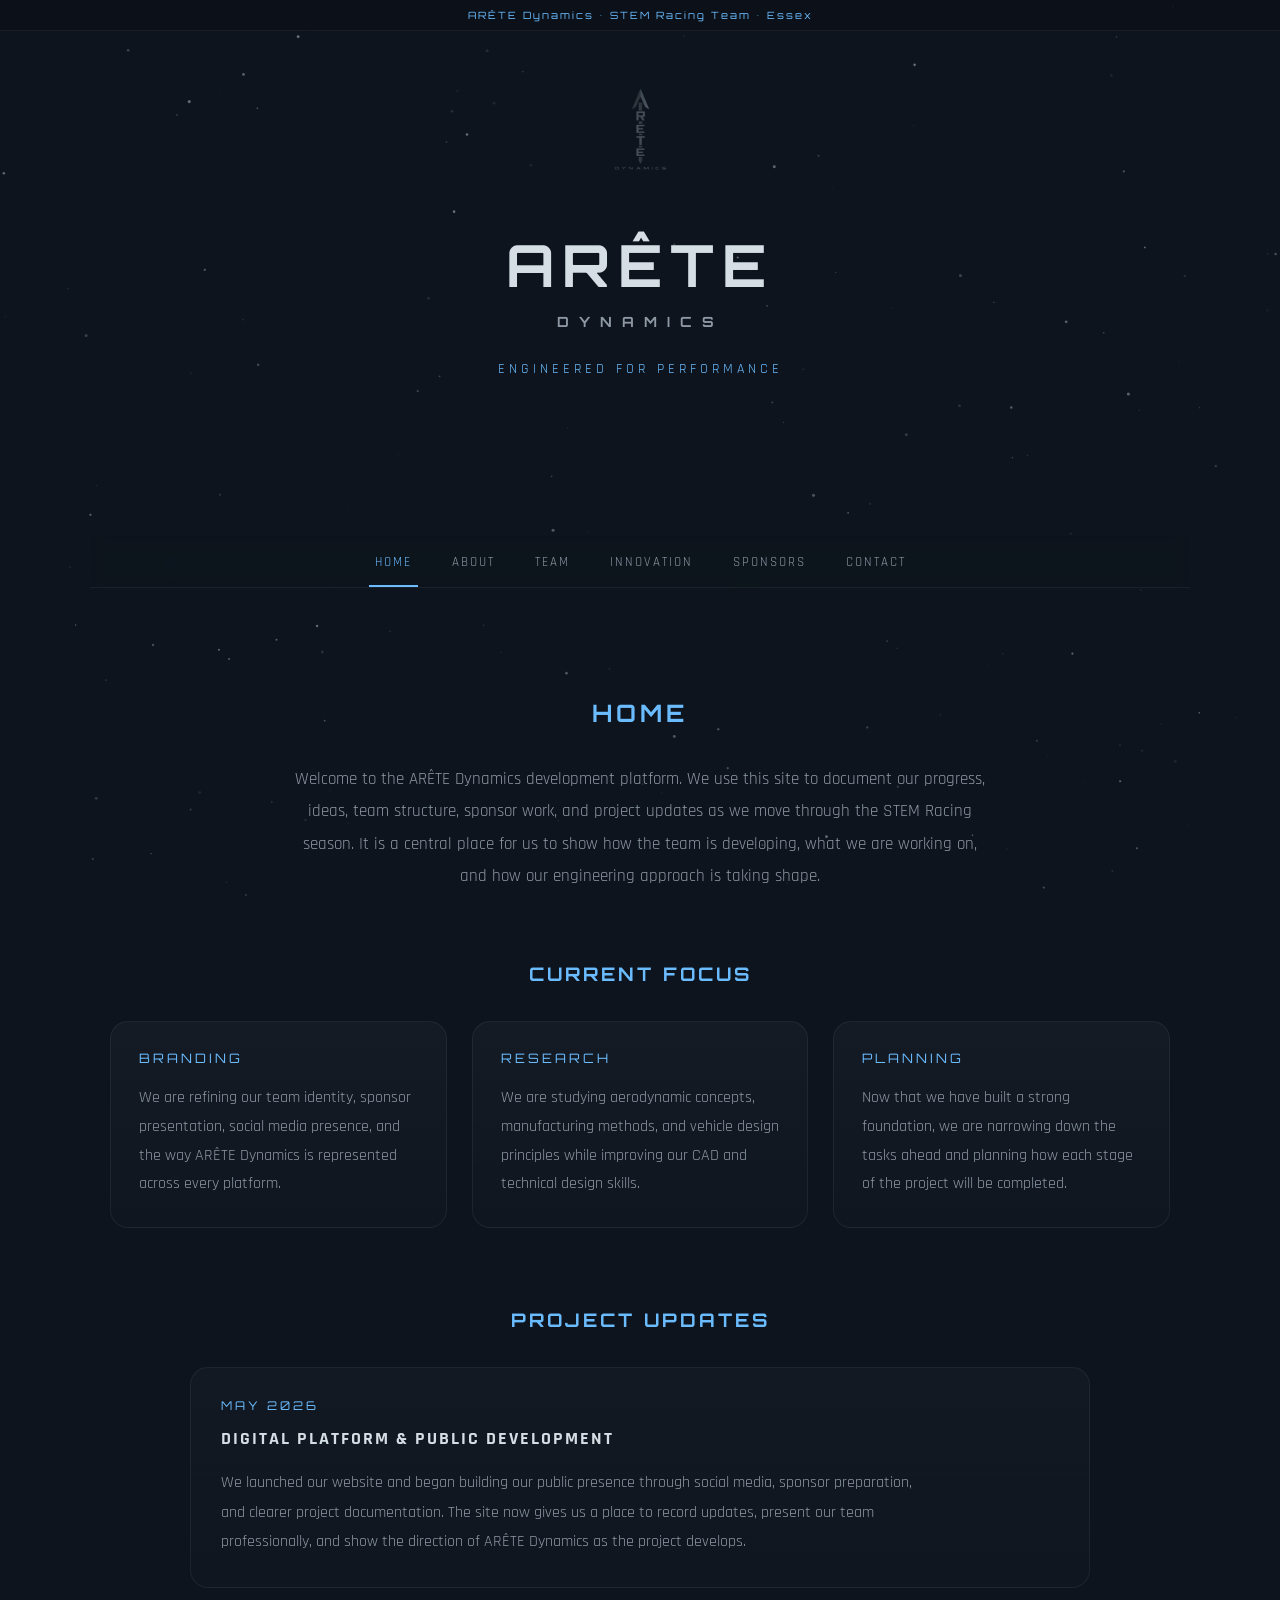
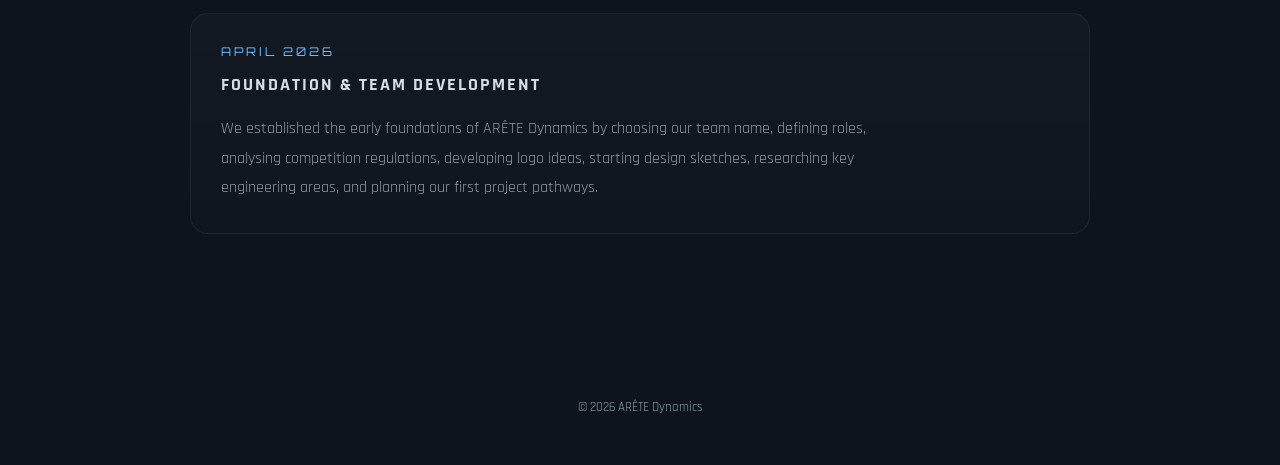
==== arete-dynamics-site/index.html @ 416e94b8 "Add files via upload" ====
<!DOCTYPE html>
<html lang="en">

<head>
    <meta charset="UTF-8">
    <meta name="viewport" content="width=device-width, initial-scale=1.0">
    <link rel="icon" href="logo.png">
    <title>ARÊTE Dynamics</title>
    <link rel="stylesheet" href="style.css">
</head>

<body>

    <canvas id="bgCanvas"></canvas>

    <div class="top-banner">
        ARÊTE Dynamics • STEM Racing Team • Essex
    </div>

    <div class="container">

        <section class="hero">
            <img src="logo.png" alt="ARETE Logo" class="hero-logo">

            <h1 class="hero-title">
                ARÊTE
                <span>DYNAMICS</span>
            </h1>

            <p class="hero-subtitle">
                ENGINEERED FOR PERFORMANCE
            </p>
        </section>

        <nav class="tabs">
            <div class="tab-underline"></div>

            <button class="tab-btn active" onclick="showTab(event, 'home')">HOME</button>
            <button class="tab-btn" onclick="showTab(event, 'about')">ABOUT</button>
            <button class="tab-btn" onclick="showTab(event, 'team')">TEAM</button>
            <button class="tab-btn" onclick="showTab(event, 'innovation')">INNOVATION</button>
            <button class="tab-btn" onclick="showTab(event, 'sponsors')">SPONSORS</button>
            <button class="tab-btn" onclick="showTab(event, 'contact')">CONTACT</button>
        </nav>

        <section id="home" class="tab-content active">
            <h2>HOME</h2>

            <div class="home-intro">
                <p>
                    Welcome to the ARÊTE Dynamics development platform. We use this site to document
                    our progress, ideas, team structure, sponsor work, and project updates as we move
                    through the STEM Racing season. It is a central place for us to show how the team is
                    developing, what we are working on, and how our engineering approach is taking shape.
                </p>
            </div>

            <div class="home-focus-section">
                <h3>CURRENT FOCUS</h3>

                <div class="focus-grid">
                    <div class="focus-card">
                        <span>BRANDING</span>
                        <p>
                            We are refining our team identity, sponsor presentation, social media presence,
                            and the way ARÊTE Dynamics is represented across every platform.
                        </p>
                    </div>

                    <div class="focus-card">
                        <span>RESEARCH</span>
                        <p>
                            We are studying aerodynamic concepts, manufacturing methods, and vehicle design
                            principles while improving our CAD and technical design skills.
                        </p>
                    </div>

                    <div class="focus-card">
                        <span>PLANNING</span>
                        <p>
                            Now that we have built a strong foundation, we are narrowing down the tasks ahead
                            and planning how each stage of the project will be completed.
                        </p>
                    </div>
                </div>
            </div>

            <div class="updates-section">
                <h3>PROJECT UPDATES</h3>

                <div class="update-card">
                    <div class="update-date">MAY 2026</div>

                    <h4>DIGITAL PLATFORM & PUBLIC DEVELOPMENT</h4>

                    <p>
                        We launched our website and began building our public presence through social media,
                        sponsor preparation, and clearer project documentation. The site now gives us a place
                        to record updates, present our team professionally, and show the direction of ARÊTE
                        Dynamics as the project develops.
                    </p>
                </div>

                <div class="update-card">
                    <div class="update-date">APRIL 2026</div>

                    <h4>FOUNDATION & TEAM DEVELOPMENT</h4>

                    <p>
                        We established the early foundations of ARÊTE Dynamics by choosing our team name,
                        defining roles, analysing competition regulations, developing logo ideas, starting
                        design sketches, researching key engineering areas, and planning our first project
                        pathways.
                    </p>
                </div>
            </div>
        </section>

        <section id="about" class="tab-content">
            <h2>ABOUT</h2>

            <div class="about-logo-wrap">
                <img src="logo.png" class="about-logo">
            </div>

            <div class="about-intro">
                <p>
                    We are ARÊTE Dynamics, a Year 12 STEM Racing team from Essex. We are building this
                    project around engineering, teamwork, and competitive performance. Our aim is to approach
                    every part of the competition properly: testing ideas, refining designs, learning from
                    results, and making decisions with purpose.
                </p>
            </div>

            <div class="principles-grid">
                <div class="principle-card">
                    <h3>INNOVATION</h3>
                    <p>
                        We want to think beyond the obvious and develop ideas through research, testing, and
                        problem solving. Innovation for us means being willing to challenge a first idea,
                        improve it, and keep searching for better solutions.
                    </p>
                </div>

                <div class="principle-card">
                    <h3>PERFORMANCE</h3>
                    <p>
                        We are focused on building a car and a team that can perform under pressure. Every
                        design choice needs to support speed, consistency, efficiency, or reliability.
                    </p>
                </div>

                <div class="principle-card">
                    <h3>ELEGANCE</h3>
                    <p>
                        We believe good engineering should be clear, purposeful, and well executed. Our goal
                        is to make work that is not only effective, but also clean, refined, and professional.
                    </p>
                </div>
            </div>

            <div class="about-closing">
                <p>
                    Through planning, discipline, and constant improvement, we want ARÊTE Dynamics to represent
                    our school and our community at the highest standard we can reach.
                </p>
            </div>
        </section>

        <section id="team" class="tab-content">
            <h2>MEET THE TEAM</h2>

            <div class="team-grid">
                <div class="team-card">
                    <img src="seb.png">
                    <h3>SEB</h3>
                    <p class="role">Project manager</p>
                    <p class="statement">"I'm here to coordinate the team and maintain progress"</p>
                </div>

                <div class="team-card">
                    <img src="henry.png">
                    <h3>HENRY</h3>
                    <p class="role">Finance manager</p>
                    <p class="statement">"I'm in charge of tracking and spending money"</p>
                </div>

                <div class="team-card">
                    <img src="adam.png">
                    <h3>ADAM</h3>
                    <p class="role">Manufacturing engineer</p>
                    <p class="statement">"I'm working with Rishi to make the design functional"</p>
                </div>

                <div class="team-card">
                    <img src="adam2.png">
                    <h3>ADAM</h3>
                    <p class="role">Sponsorship/Marketing manager</p>
                    <p class="statement">"My job is to present ARETE to the world"</p>
                </div>

                <div class="team-card">
                    <img src="rishi.png">
                    <h3>RISHI</h3>
                    <p class="role">Design engineer</p>
                    <p class="statement">"My job is to design the fastest car possible"</p>
                </div>

                <div class="team-card">
                    <img src="louis.png">
                    <h3>LOUIS</h3>
                    <p class="role">Graphic designer</p>
                    <p class="statement">"I'm here to present ARETE visually"</p>
                </div>
            </div>
        </section>

        <section id="innovation" class="tab-content">
            <h2>ENGINEERING INSPIRATION</h2>

            <div class="innovation-intro">
                <p>
                    We are interested in the moments where Formula One teams changed performance by thinking
                    differently. These examples help us understand how unusual ideas, clever packaging, airflow
                    control, and mechanical systems can change what is possible in racing.
                </p>
            </div>

            <div class="innovation-list">

                <div class="innovation-panel">
                    <div class="innovation-image">
                        <img src="bt46b.png" alt="Brabham BT46B Fan Car">
                    </div>

                    <div class="innovation-text">
                        <span class="innovation-date">1978 • BRABHAM BT46B</span>
                        <h3>THE FAN CAR</h3>

                        <p>
                            The Brabham BT46B used a rear-mounted fan to pull air from beneath the car,
                            increasing downforce dramatically. It raced once, won, and was then withdrawn.
                        </p>

                        <p class="innovation-link">
                            Why it matters to us: it shows how one bold idea can completely change performance.
                        </p>
                    </div>
                </div>

                <div class="innovation-panel reverse">
                    <div class="innovation-image">
                        <img src="p34.png" alt="Tyrrell P34 Six Wheeled Formula One Car">
                    </div>

                    <div class="innovation-text">
                        <span class="innovation-date">1976 • TYRRELL P34</span>
                        <h3>THE SIX-WHEELER</h3>

                        <p>
                            The Tyrrell P34 used four smaller front wheels to reduce drag while keeping front-end
                            grip. It is one of the most recognisable experimental designs in F1 history.
                        </p>

                        <p class="innovation-link">
                            Why it matters to us: strange ideas still need strong engineering logic behind them.
                        </p>
                    </div>
                </div>

                <div class="innovation-panel">
                    <div class="innovation-image">
                        <img src="lotus79.png" alt="Lotus 79 Ground Effect Formula One Car">
                    </div>

                    <div class="innovation-text">
                        <span class="innovation-date">1978 • LOTUS 79</span>
                        <h3>GROUND EFFECT</h3>

                        <p>
                            The Lotus 79 helped prove how powerful ground-effect aerodynamics could be by shaping
                            airflow underneath the car to create downforce.
                        </p>

                        <p class="innovation-link">
                            Why it matters to us: small airflow decisions can affect the entire vehicle.
                        </p>
                    </div>
                </div>

                <div class="innovation-panel reverse">
                    <div class="innovation-image">
                        <img src="mercedes-das.png" alt="Mercedes DAS Steering System">
                    </div>

                    <div class="innovation-text">
                        <span class="innovation-date">2020 • MERCEDES DAS</span>
                        <h3>DUAL-AXIS STEERING</h3>

                        <p>
                            Mercedes' DAS system let the driver adjust the front wheel toe angle by moving the
                            steering wheel forwards and backwards.
                        </p>

                        <p class="innovation-link">
                            Why it matters to us: performance can come from control systems, not just body shape.
                        </p>
                    </div>
                </div>

                <div class="innovation-panel">
                    <div class="innovation-image">
                        <img src="fduct.png" alt="McLaren F-Duct System">
                    </div>

                    <div class="innovation-text">
                        <span class="innovation-date">2010 • McLAREN F-DUCT</span>
                        <h3>DRAG REDUCTION THROUGH AIRFLOW</h3>

                        <p>
                            McLaren’s F-duct used airflow to stall the rear wing on straights, reducing drag while
                            keeping downforce for corners.
                        </p>

                        <p class="innovation-link">
                            Why it matters to us: efficient systems can create performance without unnecessary complexity.
                        </p>
                    </div>
                </div>

                <div class="innovation-panel reverse">
                    <div class="innovation-image">
                        <img src="ferrari-macarena.png" alt="Ferrari Macarena Rear Wing">
                    </div>

                    <div class="innovation-text">
                        <span class="innovation-date">2026 • FERRARI MACARENA WING</span>
                        <h3>ROTATING ACTIVE AERODYNAMICS</h3>

                        <p>
                            Ferrari’s “Macarena” rear wing concept uses rotating active-aero movement rather than
                            a simple flap opening, changing how the rear wing behaves in different conditions.
                        </p>

                        <p class="innovation-link">
                            Why it matters to us: the best designs adapt to changing performance demands.
                        </p>
                    </div>
                </div>

            </div>
        </section>

        <section id="sponsors" class="tab-content">
            <h2>SPONSORS</h2>

            <div class="sponsor-badge">
                NOW SEEKING PARTNERS
            </div>

            <div class="sponsors-intro">
                <p>
                    We are currently looking for sponsors and partners to support the development of ARÊTE
                    Dynamics. Sponsorship would help us improve our design, manufacturing, testing, media,
                    and competition preparation while allowing us to represent partner brands professionally
                    throughout the season.
                </p>
            </div>

            <div class="sponsor-showcase">
                <img src="logo.png" alt="Sponsor Example">

                <div class="sponsor-info">
                    <h3>ARÊTE DYNAMICS</h3>

                    <p>
                        Future sponsors will be showcased here with their logo, company name, description,
                        and website link. This example shows how we plan to present partner brands cleanly
                        and professionally.
                    </p>

                    <a href="#" class="sponsor-btn">
                        VISIT WEBSITE
                    </a>
                </div>
            </div>

            <div class="why-partner">
                <h3>WHY PARTNER WITH US</h3>

                <p>
                    By supporting ARÊTE Dynamics, sponsors become part of a student-led engineering project
                    built around ambition, technical development, and professional presentation.
                </p>
            </div>
        </section>

        <section id="contact" class="tab-content">
            <h2>CONTACT</h2>

            <div class="contact-layout">
                <div class="contact-left">
                    <p>
                        We are always open to support, advice, sponsorship opportunities, and contact from
                        people or businesses interested in our project. Whether you want to follow our progress,
                        support our fundraising, or speak to us about partnership opportunities, the links
                        opposite are the best way to reach ARÊTE Dynamics.
                    </p>

                    <p>
                        Any support we receive helps us move closer to building, testing, and competing at the
                        highest standard we can. We want to work with people who believe in young engineers,
                        practical STEM projects, and ambitious student-led competition.
                    </p>
                </div>

                <div class="contact-right">
                    <a href="mailto:dynamicsARETE@gmail.com" class="contact-card">
                        <span>Email</span>
                        <p>dynamicsARETE@gmail.com</p>
                    </a>

                    <a href="https://gofund.me/41be4627b" target="_blank" class="contact-card">
                        <span>GoFundMe</span>
                        <p>Click to support our project</p>
                    </a>

                    <div class="contact-card">
                        <span>LinkedIn</span>
                        <p>ARETE Dynamics</p>
                    </div>

                    <a href="#" class="contact-card">
                        <span>Instagram</span>
                        <p>@ARETEdynamics</p>
                    </a>

                    <a href="#" class="contact-card">
                        <span>TikTok</span>
                        <p>@aretedynamics</p>
                    </a>
                </div>
            </div>
        </section>

        <footer>
            © 2026 ARÊTE Dynamics
        </footer>

    </div>

    <script src="script.js"></script>

</body>

</html>
---- arete-dynamics-site/style.css ----
@import url('https://fonts.googleapis.com/css2?family=Orbitron:wght@400;600&family=Rajdhani:wght@300;500&display=swap');

:root {
    --bg-main: #0d141d;
    --bg-secondary: #111a24;

    --text-main: #d5dde5;
    --text-dim: #8e99a5;

    --accent: #6bbcff;

    --border: rgba(255,255,255,0.06);
}

html, body {
    margin: 0;
    padding: 0;
    overflow-x: hidden;
    background: var(--bg-main);
    color: var(--text-main);
    font-family: 'Rajdhani', sans-serif;
}

body {
    min-height: 100vh;
}

#bgCanvas {
    position: fixed;
    inset: 0;
    z-index: 0;
    pointer-events: none;
}

.top-banner {
    position: fixed;
    top: 0;
    left: 0;

    width: 100%;
    height: 30px;

    display: flex;
    align-items: center;
    justify-content: center;

    background: rgba(12,18,26,0.92);
    border-bottom: 1px solid rgba(255,255,255,0.05);

    color: var(--accent);

    font-size: 10px;
    letter-spacing: 2px;

    font-family: 'Orbitron', sans-serif;

    z-index: 999;
}

.container {
    position: relative;
    z-index: 1;

    width: min(1100px, 92%);
    margin: auto;
    padding-top: 30px;
}

.hero {
    min-height: 430px;

    display: flex;
    flex-direction: column;
    justify-content: center;
    align-items: center;

    text-align: center;

    padding: 30px 20px 45px;

    transition:
        opacity 0.2s linear,
        transform 0.2s linear;
}

.hero-logo {
    width: 95px;
    opacity: 0.75;
    margin-bottom: 25px;
}

.hero-title {
    font-family: 'Orbitron', sans-serif;

    font-size: 58px;
    letter-spacing: 8px;

    margin: 0;
}

.hero-title span {
    display: block;

    font-size: 14px;
    letter-spacing: 10px;

    margin-top: 12px;

    color: var(--text-dim);
}

.hero-subtitle {
    margin-top: 28px;

    font-size: 14px;
    letter-spacing: 4px;

    color: var(--accent);
}

.tabs {
    position: sticky;
    top: 30px;

    z-index: 500;

    background: rgba(13,20,29,0.9);
    backdrop-filter: blur(8px);

    display: flex;
    justify-content: center;
    gap: 28px;

    padding: 18px 0 16px;

    border-bottom: 1px solid var(--border);
}

.tab-btn {
    position: relative;

    background: transparent;
    border: none;

    color: var(--text-dim);

    font-family: 'Rajdhani', sans-serif;
    font-size: 13px;
    letter-spacing: 2px;

    cursor: pointer;

    transition: color 0.25s ease;
}

.tab-btn:hover,
.tab-btn.active {
    color: var(--accent);
}

.tab-underline {
    position: absolute;
    bottom: 0;

    height: 2px;
    width: 0;

    background: var(--accent);

    transition:
        left 0.25s cubic-bezier(0.22, 1, 0.36, 1),
        width 0.25s cubic-bezier(0.22, 1, 0.36, 1);
}

.tab-content {
    display: none;

    padding: 90px 20px;

    min-height: 55vh;

    text-align: center;

    opacity: 0;
    transform: translateY(10px);

    transition:
        opacity 0.35s ease,
        transform 0.35s ease;
}

.tab-content.active {
    display: block;

    opacity: 1;
    transform: translateY(0);
}

h2 {
    font-family: 'Orbitron', sans-serif;
    letter-spacing: 4px;
    color: var(--accent);
    margin-bottom: 35px;
}

p {
    max-width: 700px;
    margin: auto;
    line-height: 1.7;
    color: var(--text-dim);
}

/* HOME */

.home-intro {
    max-width: 850px;
    margin: auto auto 70px;
}

.home-intro p {
    font-size: 17px;
    line-height: 1.9;
}

.home-focus-section {
    margin-bottom: 80px;
}

.home-focus-section h3,
.updates-section h3 {
    font-family: 'Orbitron', sans-serif;
    color: var(--accent);
    letter-spacing: 3px;
    margin-bottom: 35px;
}

.focus-grid {
    display: grid;
    grid-template-columns: repeat(auto-fit, minmax(240px, 1fr));
    gap: 25px;
}

.focus-card {
    background:
        linear-gradient(
            180deg,
            rgba(255,255,255,0.03),
            rgba(255,255,255,0.012)
        );

    border: 1px solid rgba(255,255,255,0.06);
    border-radius: 18px;
    padding: 28px;
    text-align: left;

    transition:
        transform 0.3s ease,
        border-color 0.3s ease,
        box-shadow 0.3s ease;
}

.focus-card:hover {
    transform: translateY(-6px);
    border-color: rgba(107,188,255,0.35);
    box-shadow: 0 0 24px rgba(107,188,255,0.07);
}

.focus-card span {
    display: block;
    color: var(--accent);
    font-family: 'Orbitron', sans-serif;
    letter-spacing: 3px;
    margin-bottom: 18px;
    font-size: 13px;
}

.focus-card p {
    margin: 0;
    line-height: 1.8;
}

.updates-section {
    max-width: 900px;
    margin: auto;
}

.update-card {
    background:
        linear-gradient(
            180deg,
            rgba(255,255,255,0.025),
            rgba(255,255,255,0.01)
        );

    border: 1px solid rgba(255,255,255,0.06);
    border-radius: 18px;
    padding: 30px;
    text-align: left;
    margin-bottom: 25px;

    transition:
        transform 0.3s ease,
        border-color 0.3s ease;
}

.update-card:hover {
    transform: translateY(-4px);
    border-color: rgba(107,188,255,0.3);
}

.update-date {
    color: var(--accent);
    font-size: 12px;
    letter-spacing: 3px;
    font-family: 'Orbitron', sans-serif;
    margin-bottom: 14px;
}

.update-card h4 {
    margin-top: 0;
    margin-bottom: 18px;
    letter-spacing: 2px;
    font-size: 18px;
}

.update-card p {
    margin: 0;
    line-height: 1.85;
}

/* ABOUT */

.about-logo-wrap {
    margin-bottom: 30px;
}

.about-logo {
    width: 90px;
    opacity: 0.9;
}

.about-intro,
.about-closing {
    max-width: 850px;
    margin: auto;
}

.about-intro p,
.about-closing p {
    font-size: 17px;
    line-height: 1.9;
}

.principles-grid {
    display: grid;
    grid-template-columns: repeat(auto-fit, minmax(260px, 1fr));

    gap: 28px;

    margin-top: 60px;
    margin-bottom: 60px;
}

.principle-card {
    background:
        linear-gradient(
            180deg,
            rgba(255,255,255,0.025),
            rgba(255,255,255,0.01)
        );

    border: 1px solid rgba(255,255,255,0.06);
    border-radius: 18px;
    padding: 32px;
    text-align: left;

    transition:
        transform 0.35s ease,
        border-color 0.35s ease,
        box-shadow 0.35s ease;
}

.principle-card:hover {
    transform: translateY(-8px);
    border-color: rgba(107,188,255,0.35);
    box-shadow: 0 0 25px rgba(107,188,255,0.08);
}

.principle-card h3 {
    font-family: 'Orbitron', sans-serif;
    color: var(--accent);
    letter-spacing: 3px;
    margin-bottom: 20px;
    font-size: 16px;
}

.principle-card p {
    color: var(--text-dim);
    line-height: 1.85;
    font-size: 15px;
    margin: 0;
}

/* TEAM */

.team-grid {
    display: grid;
    grid-template-columns: repeat(3, 1fr);

    gap: 30px;

    margin-top: 40px;
}

.team-card {
    background: rgba(255,255,255,0.02);
    border: 1px solid var(--border);
    border-radius: 16px;
    padding: 25px;

    transition:
        transform 0.3s ease,
        border-color 0.3s ease;
}

.team-card:hover {
    transform: translateY(-6px);
    border-color: rgba(107,188,255,0.35);
}

.team-card img {
    width: 130px;
    height: 130px;
    object-fit: cover;
    border-radius: 50%;
    margin-bottom: 16px;
}

.team-card h3 {
    margin-bottom: 8px;
    letter-spacing: 2px;
}

.role {
    color: var(--accent);
}

.statement {
    margin-top: 14px;
}

/* INNOVATION */

.innovation-intro {
    max-width: 850px;
    margin: auto auto 60px;
}

.innovation-intro p {
    font-size: 17px;
    line-height: 1.9;
}

.innovation-list {
    display: flex;
    flex-direction: column;
    gap: 50px;
    max-width: 1000px;
    margin: auto;
}

.innovation-panel {
    display: grid;
    grid-template-columns: 1fr 1fr;
    gap: 35px;
    align-items: center;

    background:
        linear-gradient(
            180deg,
            rgba(255,255,255,0.03),
            rgba(255,255,255,0.012)
        );

    border: 1px solid rgba(255,255,255,0.06);
    border-radius: 20px;
    padding: 30px;

    transition:
        transform 0.35s ease,
        border-color 0.35s ease,
        box-shadow 0.35s ease;
}

.innovation-panel:hover {
    transform: translateY(-6px);
    border-color: rgba(107,188,255,0.35);
    box-shadow: 0 0 30px rgba(107,188,255,0.08);
}

.innovation-panel.reverse .innovation-image {
    order: 2;
}

.innovation-image img {
    width: 100%;
    height: 260px;
    object-fit: cover;
    border-radius: 14px;
    opacity: 0.92;
}

.innovation-text {
    text-align: left;
}

.innovation-date {
    color: var(--accent);
    font-size: 12px;
    letter-spacing: 2px;
    font-family: 'Orbitron', sans-serif;
}

.innovation-text h3 {
    font-family: 'Orbitron', sans-serif;
    letter-spacing: 3px;
    color: var(--text-main);
    margin: 12px 0 18px;
}

.innovation-text p {
    margin: 0 0 18px;
    line-height: 1.75;
}

.innovation-link {
    color: var(--accent);
    font-size: 13px;
    letter-spacing: 2px;
}

/* SPONSORS */

.sponsor-badge {
    display: inline-block;
    padding: 10px 18px;
    margin-bottom: 30px;
    border: 1px solid rgba(107,188,255,0.28);
    border-radius: 999px;
    background: rgba(107,188,255,0.04);
    color: var(--accent);
    font-size: 11px;
    letter-spacing: 3px;
    font-family: 'Orbitron', sans-serif;
    box-shadow: 0 0 18px rgba(107,188,255,0.06);
}

.sponsors-intro {
    max-width: 850px;
    margin: auto auto 60px;
}

.sponsors-intro p {
    font-size: 17px;
    line-height: 1.9;
}

.sponsor-showcase {
    max-width: 900px;
    margin: auto;

    background:
        linear-gradient(
            180deg,
            rgba(255,255,255,0.03),
            rgba(255,255,255,0.015)
        );

    border: 1px solid rgba(255,255,255,0.06);
    border-radius: 20px;
    padding: 40px;

    display: grid;
    grid-template-columns: 140px 1fr;
    gap: 40px;
    align-items: center;

    transition:
        transform 0.35s ease,
        border-color 0.35s ease,
        box-shadow 0.35s ease;
}

.sponsor-showcase:hover {
    transform: translateY(-6px);
    border-color: rgba(107,188,255,0.3);
    box-shadow: 0 0 30px rgba(107,188,255,0.08);
}

.sponsor-showcase img {
    width: 120px;
    opacity: 0.95;
}

.sponsor-info {
    text-align: left;
}

.sponsor-info h3 {
    font-family: 'Orbitron', sans-serif;
    color: var(--accent);
    letter-spacing: 3px;
    margin-bottom: 18px;
}

.sponsor-info p {
    margin-bottom: 26px;
    line-height: 1.8;
}

.sponsor-btn {
    display: inline-block;
    padding: 12px 22px;
    border: 1px solid rgba(107,188,255,0.25);
    border-radius: 10px;
    text-decoration: none;
    color: var(--accent);
    letter-spacing: 2px;

    transition:
        background 0.25s ease,
        transform 0.25s ease,
        border-color 0.25s ease;
}

.sponsor-btn:hover {
    background: rgba(107,188,255,0.08);
    transform: translateY(-2px);
    border-color: rgba(107,188,255,0.4);
}

.why-partner {
    max-width: 850px;
    margin: 80px auto 0;
}

.why-partner h3 {
    font-family: 'Orbitron', sans-serif;
    color: var(--accent);
    letter-spacing: 3px;
    margin-bottom: 25px;
}

.why-partner p {
    line-height: 1.9;
    font-size: 16px;
}

/* CONTACT */

.contact-layout {
    display: grid;
    grid-template-columns: 1fr 1fr;
    gap: 40px;
    align-items: center;
    margin-top: 30px;
}

.contact-left p {
    margin-bottom: 22px;
}

.contact-right {
    display: flex;
    flex-direction: column;
    gap: 18px;
}

.contact-card {
    background: rgba(255,255,255,0.02);
    border: 1px solid var(--border);
    border-radius: 14px;
    padding: 18px 22px;
    text-decoration: none;
    color: var(--text-main);

    transition:
        transform 0.25s ease,
        border-color 0.25s ease,
        background 0.25s ease;
}

.contact-card:hover {
    transform: translateX(8px);
    border-color: rgba(107,188,255,0.35);
    background: rgba(107,188,255,0.04);
}

.contact-card span {
    color: var(--accent);
    letter-spacing: 2px;
}

.contact-card p {
    margin: 8px 0 0;
}

/* FOOTER */

footer {
    text-align: center;
    padding: 50px 20px;
    color: var(--text-dim);
    font-size: 13px;
}

/* MOBILE */

@media (max-width: 900px) {
    .team-grid {
        grid-template-columns: repeat(2, 1fr);
    }
}

@media (max-width: 800px) {

    .innovation-panel,
    .innovation-panel.reverse {
        grid-template-columns: 1fr;
    }

    .innovation-panel.reverse .innovation-image {
        order: 0;
    }

    .innovation-text {
        text-align: center;
    }

    .innovation-image img {
        height: 220px;
    }
}

@media (max-width: 700px) {

    .hero {
        min-height: 360px;
        padding: 30px 15px 35px;
    }

    .hero-title {
        font-size: 36px;
    }

    .hero-title span {
        font-size: 10px;
    }

    .tabs {
        gap: 14px;
        flex-wrap: wrap;
    }

    .tab-btn {
        font-size: 11px;
    }

    .contact-layout {
        grid-template-columns: 1fr;
    }

    .team-grid {
        grid-template-columns: 1fr;
    }

    .about-intro p,
    .about-closing p {
        font-size: 15px;
    }

    .principle-card {
        padding: 24px;
    }

    .sponsor-showcase {
        grid-template-columns: 1fr;
        text-align: center;
        padding: 30px;
    }

    .sponsor-info {
        text-align: center;
    }
}
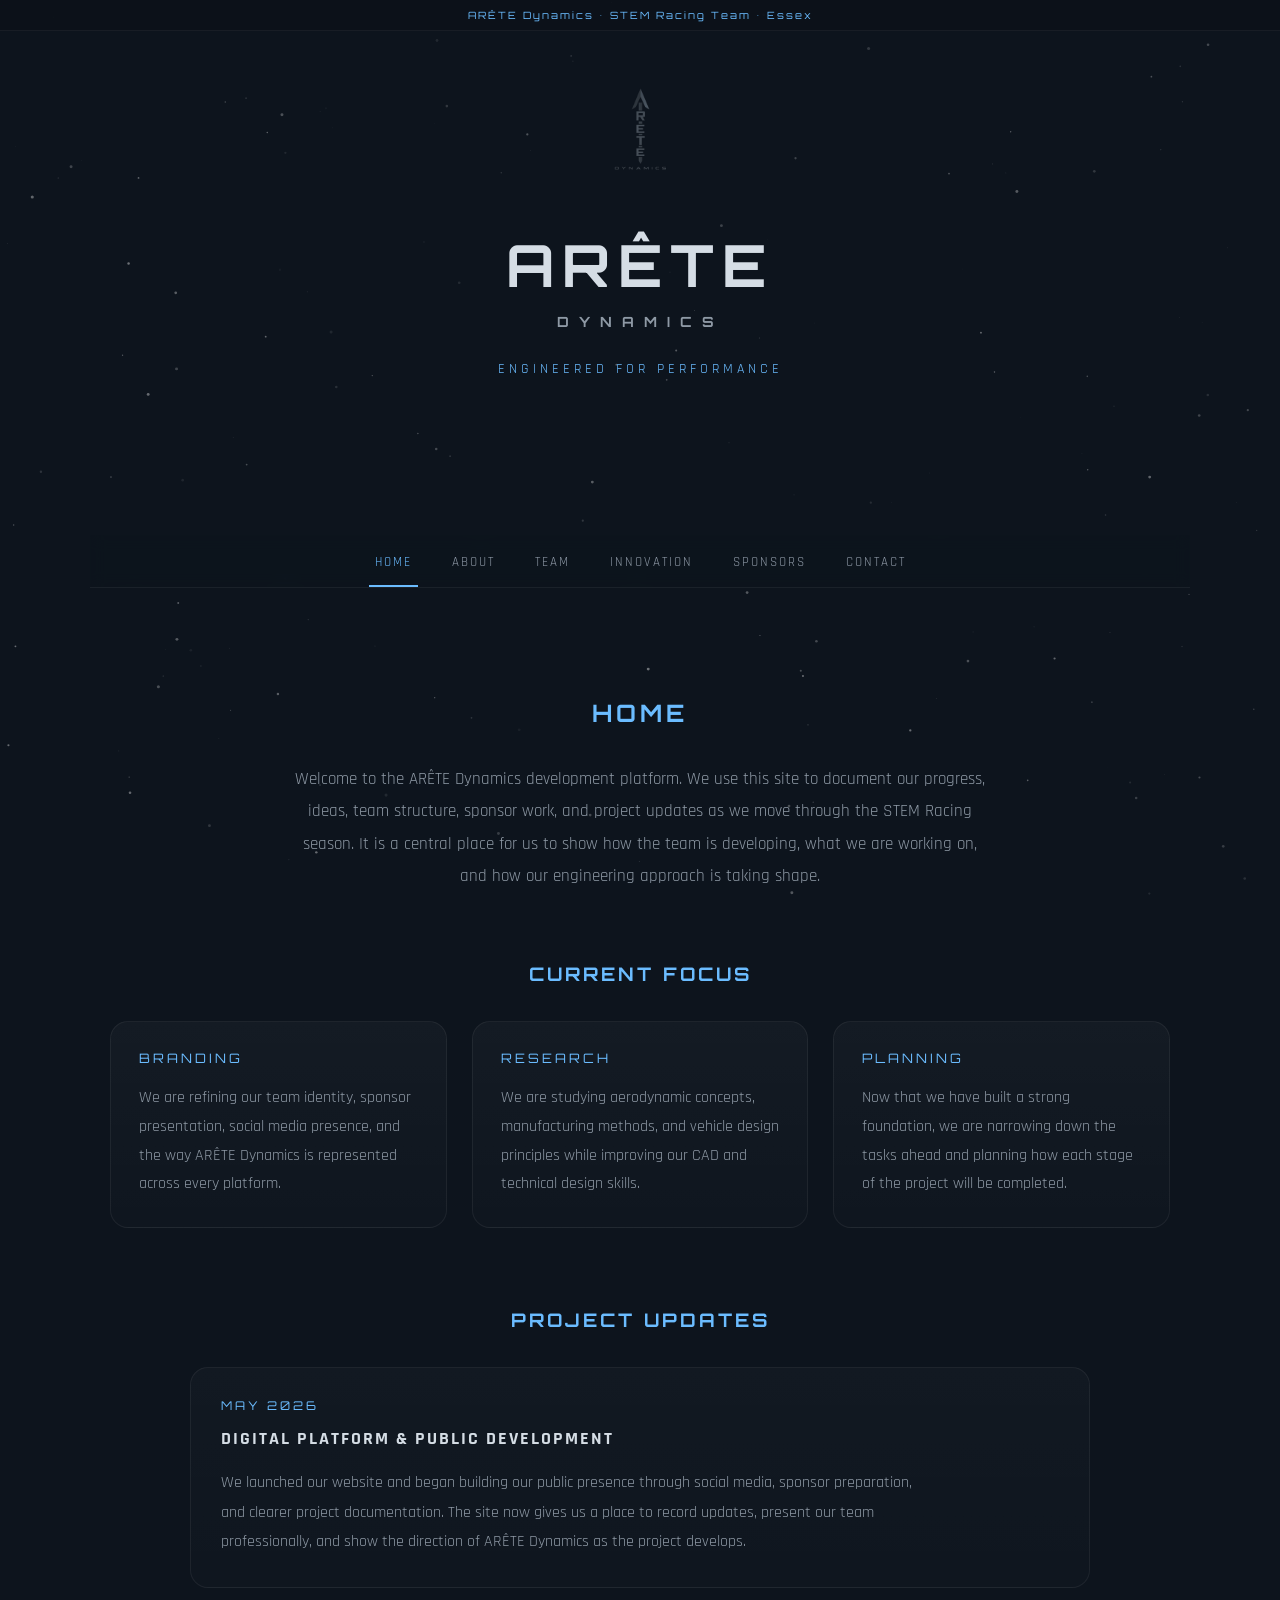
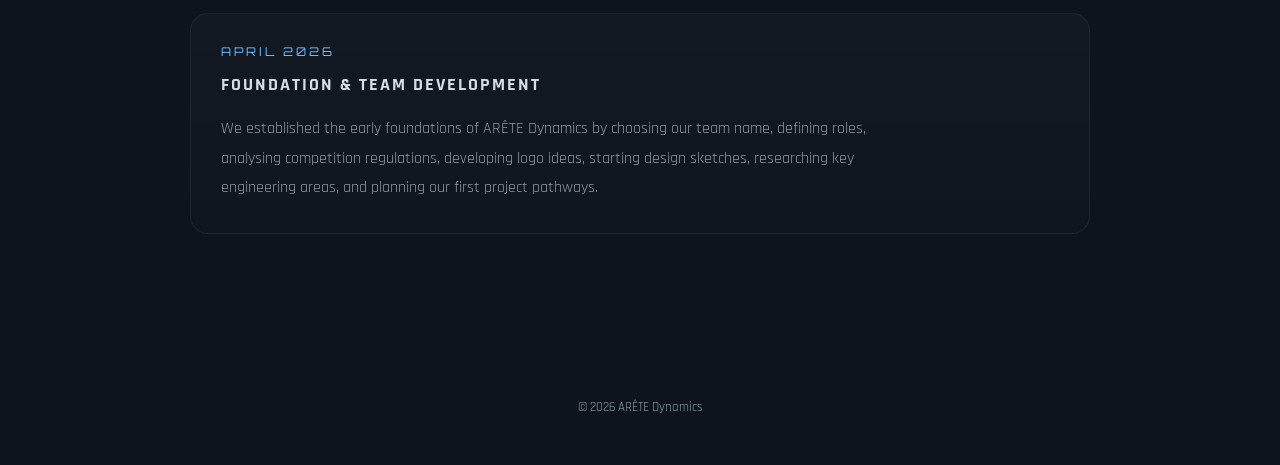
==== commit e85b41df: "Update team to Year 13 and clarify role descriptions" ====
--- a/arete-dynamics-site/index.html
+++ b/arete-dynamics-site/index.html
@@ -125,7 +125,7 @@
 
             <div class="about-intro">
                 <p>
-                    We are ARÊTE Dynamics, a Year 12 STEM Racing team from Essex. We are building this
+                    We are ARÊTE Dynamics, a Year 13 STEM Racing team from Essex. We are building this
                     project around engineering, teamwork, and competitive performance. Our aim is to approach
                     every part of the competition properly: testing ideas, refining designs, learning from
                     results, and making decisions with purpose.
@@ -175,42 +175,42 @@
                     <img src="seb.png">
                     <h3>SEB</h3>
                     <p class="role">Project manager</p>
-                    <p class="statement">"I'm here to coordinate the team and maintain progress"</p>
+                    <p class="statement">Responsible for coordinating the team and keeping the project on track.</p>
                 </div>
 
                 <div class="team-card">
                     <img src="henry.png">
                     <h3>HENRY</h3>
                     <p class="role">Finance manager</p>
-                    <p class="statement">"I'm in charge of tracking and spending money"</p>
+                    <p class="statement">Responsible for managing the team's budget and tracking expenditure.</p>
                 </div>
 
                 <div class="team-card">
                     <img src="adam.png">
                     <h3>ADAM</h3>
                     <p class="role">Manufacturing engineer</p>
-                    <p class="statement">"I'm working with Rishi to make the design functional"</p>
+                    <p class="statement">Responsible for manufacturing the car and ensuring its design is functional.</p>
                 </div>
 
                 <div class="team-card">
                     <img src="adam2.png">
                     <h3>ADAM</h3>
                     <p class="role">Sponsorship/Marketing manager</p>
-                    <p class="statement">"My job is to present ARETE to the world"</p>
+                    <p class="statement">Responsible for sponsorship, marketing and promoting the team.</p>
                 </div>
 
                 <div class="team-card">
                     <img src="rishi.png">
                     <h3>RISHI</h3>
                     <p class="role">Design engineer</p>
-                    <p class="statement">"My job is to design the fastest car possible"</p>
+                    <p class="statement">In charge of designing the car and optimising its performance.</p>
                 </div>
 
                 <div class="team-card">
                     <img src="louis.png">
                     <h3>LOUIS</h3>
                     <p class="role">Graphic designer</p>
-                    <p class="statement">"I'm here to present ARETE visually"</p>
+                    <p class="statement">Responsible for the team's visual identity and graphic design.</p>
                 </div>
             </div>
         </section>
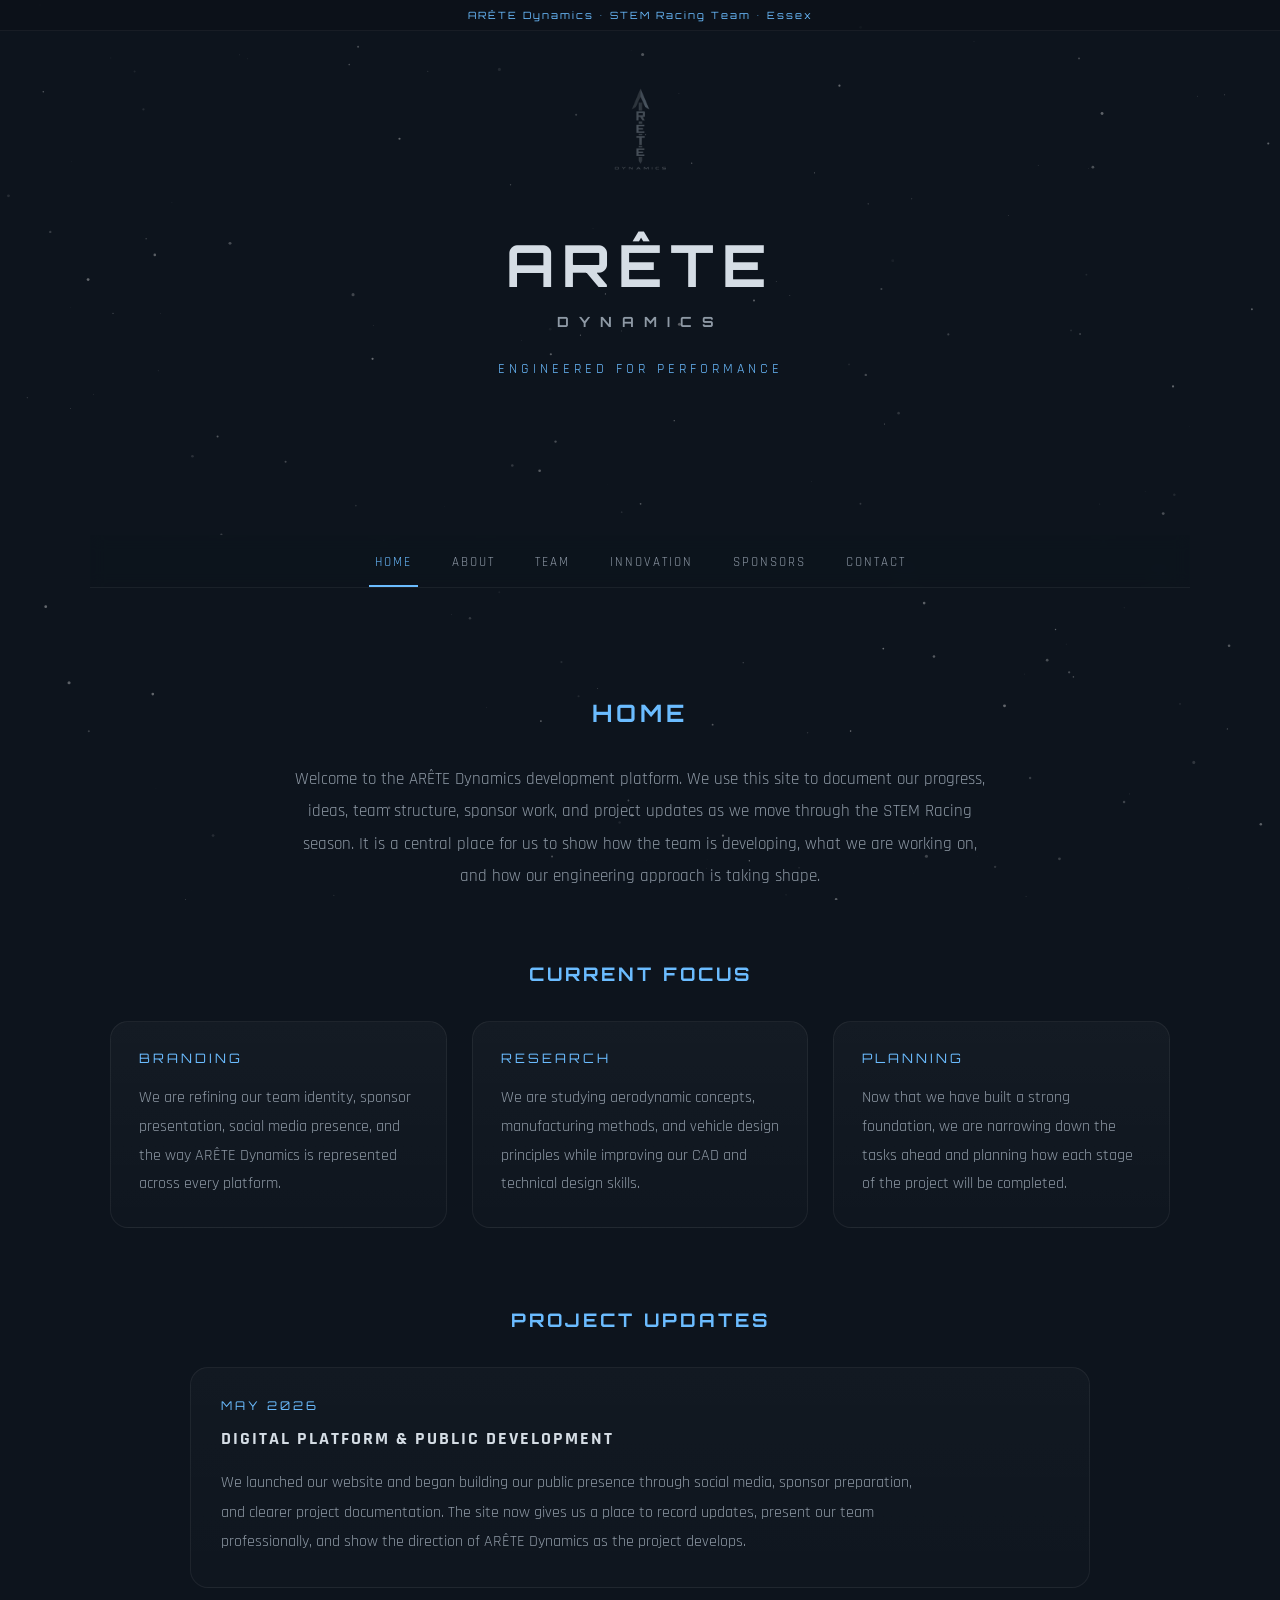
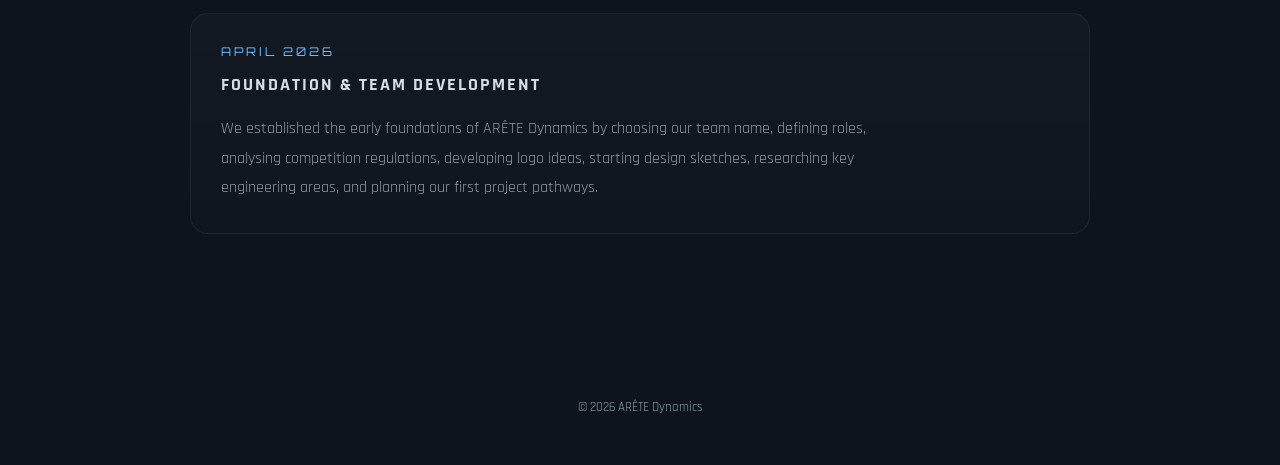
==== commit 9bc94f44: "Add hover and tap team member motivation cards" ====
--- a/arete-dynamics-site/index.html
+++ b/arete-dynamics-site/index.html
@@ -176,6 +176,11 @@
                     <h3>SEB</h3>
                     <p class="role">Project manager</p>
                     <p class="statement">Responsible for coordinating the team and keeping the project on track.</p>
+                    <div class="team-motivation" id="motivation-seb" hidden>
+                        <div class="team-motivation-heading">WHY I JOINED</div>
+                        <p>I’ve always loved engineering and Formula 1, so this project felt like the perfect fit for me.</p>
+                    </div>
+                    <button type="button" class="team-motivation-toggle" aria-label="Why Seb joined" aria-controls="motivation-seb" aria-expanded="false"><span>Why I joined <span aria-hidden="true">↗</span></span></button>
                 </div>
 
                 <div class="team-card">
@@ -183,6 +188,11 @@
                     <h3>HENRY</h3>
                     <p class="role">Finance manager</p>
                     <p class="statement">Responsible for managing the team's budget and tracking expenditure.</p>
+                    <div class="team-motivation" id="motivation-henry" hidden>
+                        <div class="team-motivation-heading">WHY I JOINED</div>
+                        <p>I wanted to explore my interest in finance further by applying it to a real project.</p>
+                    </div>
+                    <button type="button" class="team-motivation-toggle" aria-label="Why Henry joined" aria-controls="motivation-henry" aria-expanded="false"><span>Why I joined <span aria-hidden="true">↗</span></span></button>
                 </div>
 
                 <div class="team-card">
@@ -190,6 +200,11 @@
                     <h3>ADAM</h3>
                     <p class="role">Manufacturing engineer</p>
                     <p class="statement">Responsible for manufacturing the car and ensuring its design is functional.</p>
+                    <div class="team-motivation" id="motivation-adam-h" hidden>
+                        <div class="team-motivation-heading">WHY I JOINED</div>
+                        <p>I love watching things go fast and enjoy the challenge of making them even faster.</p>
+                    </div>
+                    <button type="button" class="team-motivation-toggle" aria-label="Why Adam H joined" aria-controls="motivation-adam-h" aria-expanded="false"><span>Why I joined <span aria-hidden="true">↗</span></span></button>
                 </div>
 
                 <div class="team-card">
@@ -197,6 +212,11 @@
                     <h3>ADAM</h3>
                     <p class="role">Sponsorship/Marketing manager</p>
                     <p class="statement">Responsible for sponsorship, marketing and promoting the team.</p>
+                    <div class="team-motivation" id="motivation-adam-k" hidden>
+                        <div class="team-motivation-heading">WHY I JOINED</div>
+                        <p>This project combines my interest in engineering with my experience in social media and marketing.</p>
+                    </div>
+                    <button type="button" class="team-motivation-toggle" aria-label="Why Adam K joined" aria-controls="motivation-adam-k" aria-expanded="false"><span>Why I joined <span aria-hidden="true">↗</span></span></button>
                 </div>
 
                 <div class="team-card">
@@ -204,6 +224,11 @@
                     <h3>RISHI</h3>
                     <p class="role">Design engineer</p>
                     <p class="statement">In charge of designing the car and optimising its performance.</p>
+                    <div class="team-motivation" id="motivation-rishi" hidden>
+                        <div class="team-motivation-heading">WHY I JOINED</div>
+                        <p>I wanted to challenge myself and prove what I can do in the world of Formula 1.</p>
+                    </div>
+                    <button type="button" class="team-motivation-toggle" aria-label="Why Rishi joined" aria-controls="motivation-rishi" aria-expanded="false"><span>Why I joined <span aria-hidden="true">↗</span></span></button>
                 </div>
 
                 <div class="team-card">
@@ -211,6 +236,11 @@
                     <h3>LOUIS</h3>
                     <p class="role">Graphic designer</p>
                     <p class="statement">Responsible for the team's visual identity and graphic design.</p>
+                    <div class="team-motivation" id="motivation-louis" hidden>
+                        <div class="team-motivation-heading">WHY I JOINED</div>
+                        <p>I joined to build my CV, and I enjoy feeling productive and putting my skills to use.</p>
+                    </div>
+                    <button type="button" class="team-motivation-toggle" aria-label="Why Louis joined" aria-controls="motivation-louis" aria-expanded="false"><span>Why I joined <span aria-hidden="true">↗</span></span></button>
                 </div>
             </div>
         </section>
--- a/arete-dynamics-site/style.css
+++ b/arete-dynamics-site/style.css
@@ -792,4 +792,80 @@
     .sponsor-info {
         text-align: center;
     }
-}+}
+
+/* TEAM MOTIVATIONS */
+.team-card {
+    position: relative;
+    padding-bottom: 56px;
+}
+
+.team-motivation {
+    position: absolute;
+    inset: 0;
+    z-index: 1;
+    border-radius: inherit;
+    box-sizing: border-box;
+    padding: 24px 24px 58px;
+    background: linear-gradient(145deg, var(--bg-secondary), var(--bg-main));
+    display: flex;
+    flex-direction: column;
+    align-items: center;
+    justify-content: center;
+    gap: 14px;
+    text-align: center;
+    pointer-events: none;
+}
+
+.team-motivation[hidden] {
+    display: none;
+}
+
+.team-motivation-heading {
+    color: var(--accent);
+    font-family: 'Orbitron', sans-serif;
+    font-size: 12px;
+    letter-spacing: 1.5px;
+}
+
+.team-motivation p {
+    font-size: 19px;
+    line-height: 1.45;
+    margin: 0;
+}
+
+.team-motivation-toggle {
+    position: absolute;
+    inset: 0;
+    z-index: 2;
+    display: flex;
+    align-items: flex-end;
+    justify-content: center;
+    padding: 0 12px 18px;
+    background: transparent;
+    border: 0;
+    border-radius: inherit;
+    font: inherit;
+    color: var(--accent);
+    cursor: pointer;
+    -webkit-tap-highlight-color: transparent;
+}
+
+.team-motivation-toggle span {
+    font-size: 13px;
+    letter-spacing: 0.8px;
+}
+
+.team-motivation-toggle:focus-visible {
+    outline: 2px solid var(--accent);
+    outline-offset: 3px;
+}
+
+@media (prefers-reduced-motion: reduce) {
+    .team-card {
+        transition: none;
+    }
+    .team-card:hover {
+        transform: none;
+    }
+}
